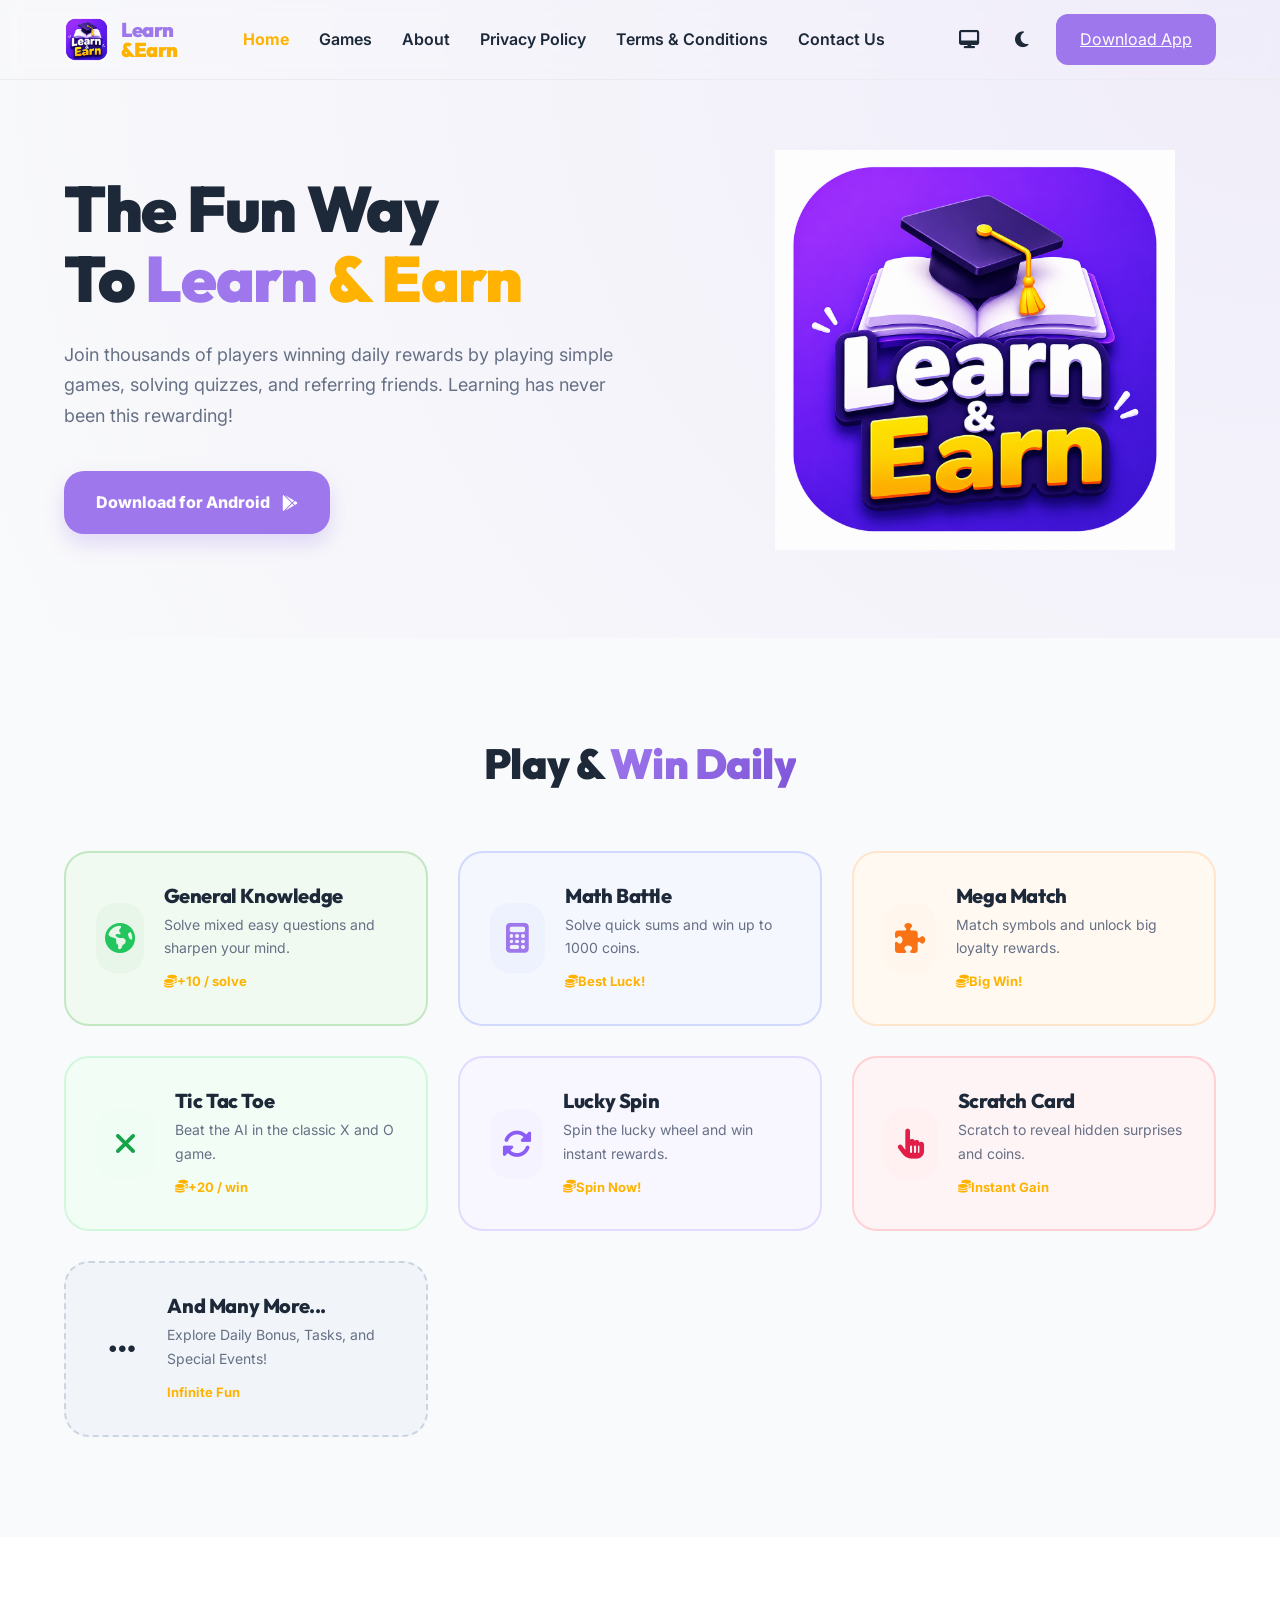
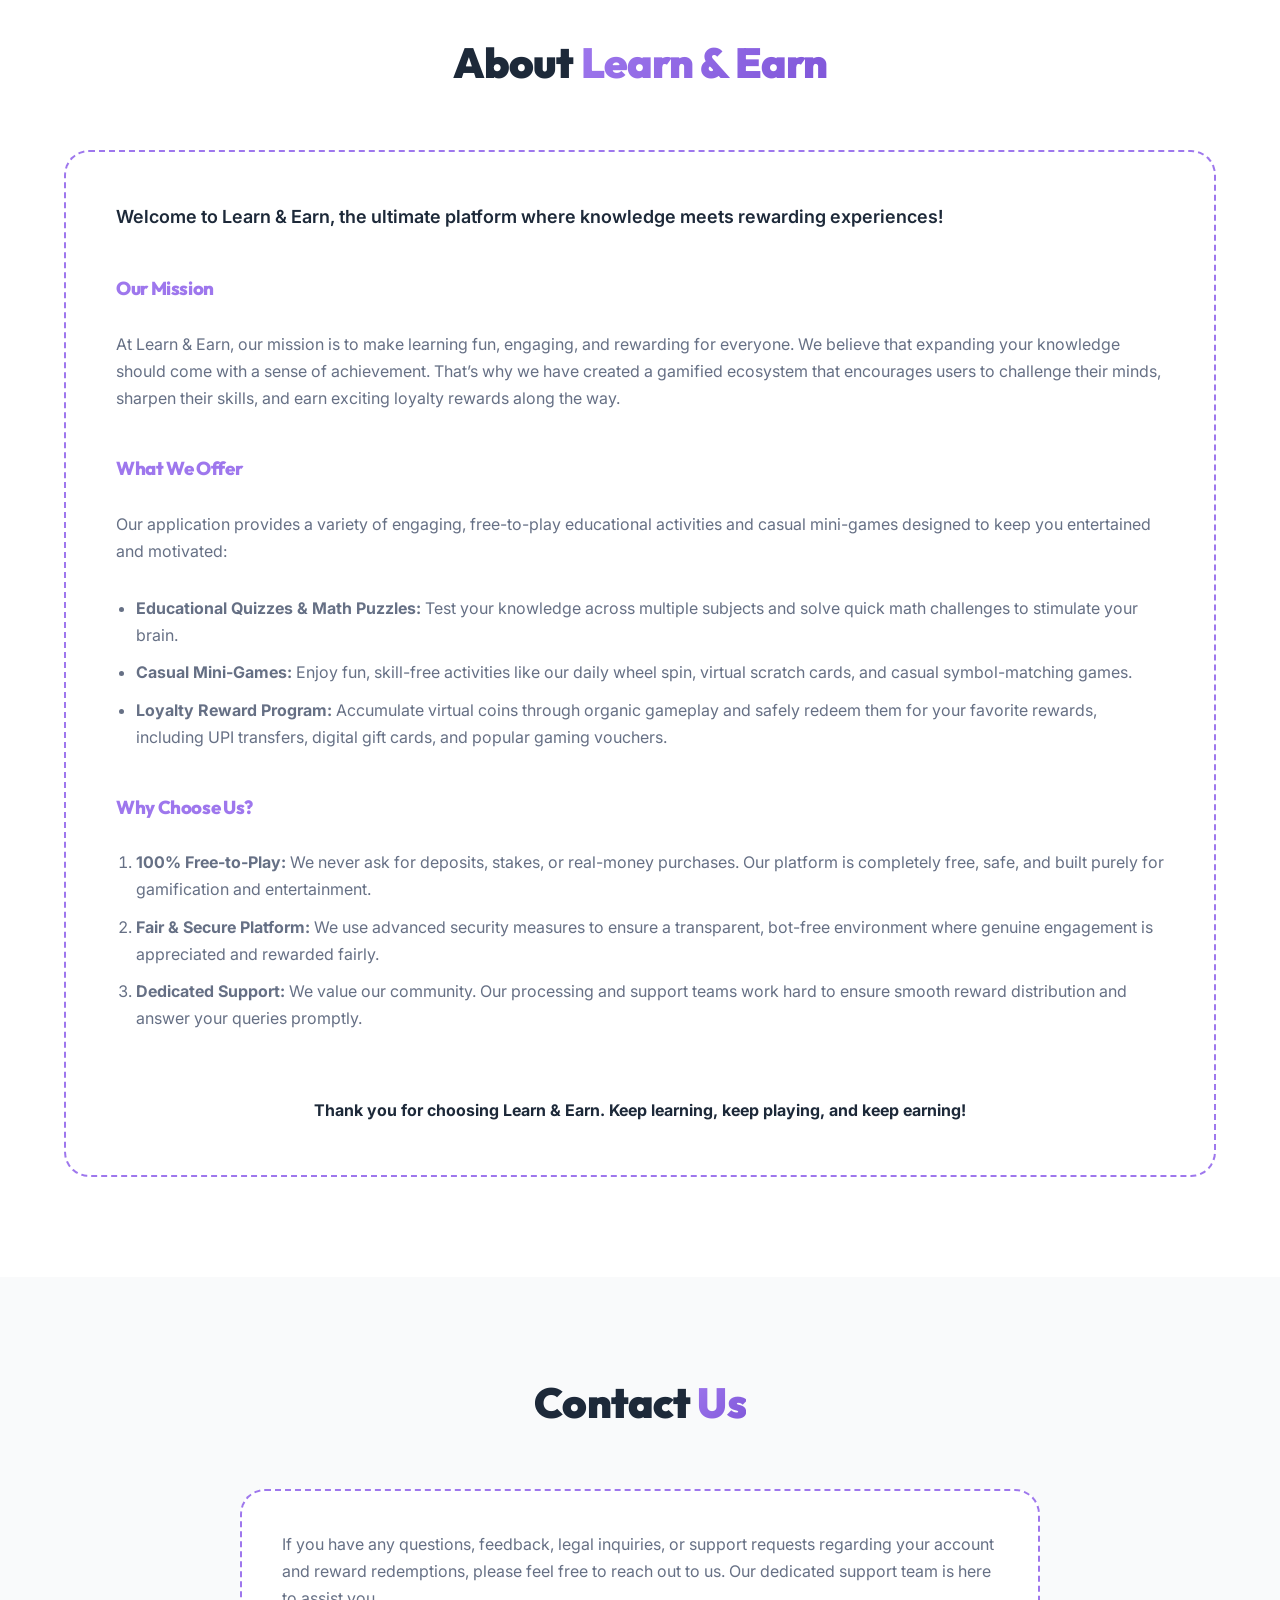
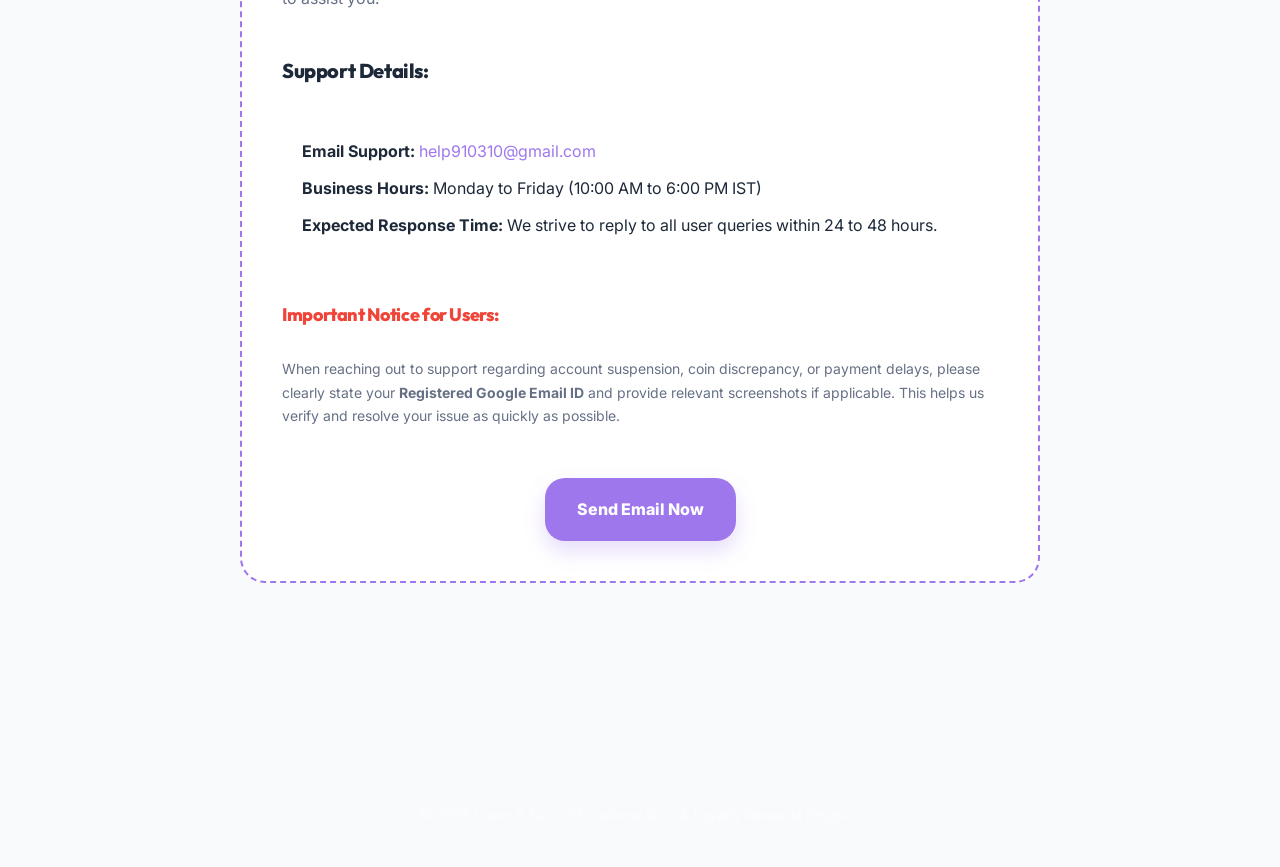
==== index.html @ 7f32da3c "Add files via upload" ====
<!DOCTYPE html>
<html lang="en">
<head>
    <meta charset="UTF-8">
    <meta name="viewport" content="width=device-width, initial-scale=1.0">
    <title>Learn & Earn - Play Games & Earn Real Rewards</title>
    <link rel="preconnect" href="https://fonts.googleapis.com">
    <link rel="preconnect" href="https://fonts.gstatic.com" crossorigin>
    <link href="https://fonts.googleapis.com/css2?family=Inter:wght@400;600;800&family=Outfit:wght@400;700;900&display=swap" rel="stylesheet">
    <link rel="stylesheet" href="style.css">
    <link rel="stylesheet" href="https://cdnjs.cloudflare.com/ajax/libs/font-awesome/6.4.0/css/all.min.css">
</head>
<body data-theme="light">
    
    <div id="main-viewport">
        <nav id="navbar">
            <div class="container">
                <button id="menu-toggle" class="nav-btn mobile-only" title="Open Menu">
                    <i class="fas fa-bars"></i>
                </button>
                <div class="logo">
                    <img src="assets/logo.png" alt="Learn & Earn Logo" class="nav-logo">
                    <span class="logo-text"><span class="purple">Learn</span><span class="amber">&Earn</span></span>
                </div>
                
                <ul class="nav-links">
                    <li><a href="#hero" class="active">Home</a></li>
                    <li><a href="#features">Games</a></li>
                    <li><a href="#about">About</a></li>
                    <li><a href="privacy.html">Privacy Policy</a></li>
                    <li><a href="terms.html">Terms & Conditions</a></li>
                    <li><a href="#contact">Contact Us</a></li>
                </ul>

                <div class="nav-right">
                    <button id="view-toggle" class="nav-btn" title="Switch Device View">
                        <i class="fas fa-desktop"></i>
                    </button>
                    <button id="theme-toggle" class="nav-btn" title="Toggle Theme">
                        <i class="fas fa-moon"></i>
                    </button>
                    <a href="#" class="btn-primary desktop-only">Download App</a>
                </div>
            </div>
        </nav>

        <header id="hero" class="reveal-hidden">
            <div class="container hero-content">
                <div class="hero-text">
                    <h1>The Fun Way <br>To <span class="purple">Learn</span> <span class="amber">& Earn</span></h1>
                    <p>Join thousands of players winning daily rewards by playing simple games, solving quizzes, and referring friends. Learning has never been this rewarding!</p>
                    <div class="cta-group">
                        <a href="#" class="btn-main">Download for Android <i class="fab fa-google-play"></i></a>
                    </div>
                </div>
                <div class="hero-image">
                    <img src="assets/logo.png" alt="Learn & Earn App Logo" style="width: 100%; max-width: 400px;">
                </div>
            </div>
        </header>

        <section id="features" class="reveal-hidden">
            <div class="container">
                <h2 class="section-title">Play & <span class="gradient-text">Win Daily</span></h2>
                <div class="features-grid">
                    <div class="app-card card-gk">
                        <div class="app-card-icon icon-gk"><i class="fas fa-globe-americas"></i></div>
                        <div class="app-card-info">
                            <h3>General Knowledge</h3>
                            <p>Solve mixed easy questions and sharpen your mind.</p>
                            <div class="reward-tag"><i class="fas fa-coins"></i> +10 / solve</div>
                        </div>
                    </div>
                    <div class="app-card card-math">
                        <div class="app-card-icon icon-math"><i class="fas fa-calculator"></i></div>
                        <div class="app-card-info">
                            <h3>Math Battle</h3>
                            <p>Solve quick sums and win up to 1000 coins.</p>
                            <div class="reward-tag"><i class="fas fa-coins"></i> Best Luck!</div>
                        </div>
                    </div>
                    <div class="app-card card-slot">
                        <div class="app-card-icon icon-slot"><i class="fas fa-puzzle-piece"></i></div>
                        <div class="app-card-info">
                            <h3>Mega Match</h3>
                            <p>Match symbols and unlock big loyalty rewards.</p>
                            <div class="reward-tag"><i class="fas fa-coins"></i> Big Win!</div>
                        </div>
                    </div>
                    <div class="app-card card-ttt">
                        <div class="app-card-icon icon-ttt"><i class="fas fa-times"></i></div>
                        <div class="app-card-info">
                            <h3>Tic Tac Toe</h3>
                            <p>Beat the AI in the classic X and O game.</p>
                            <div class="reward-tag"><i class="fas fa-coins"></i> +20 / win</div>
                        </div>
                    </div>
                    <div class="app-card card-spin">
                        <div class="app-card-icon icon-play"><i class="fas fa-sync-alt"></i></div>
                        <div class="app-card-info">
                            <h3>Lucky Spin</h3>
                            <p>Spin the lucky wheel and win instant rewards.</p>
                            <div class="reward-tag"><i class="fas fa-coins"></i> Spin Now!</div>
                        </div>
                    </div>
                    <div class="app-card card-scratch">
                        <div class="app-card-icon icon-scratch"><i class="fas fa-hand-pointer"></i></div>
                        <div class="app-card-info">
                            <h3>Scratch Card</h3>
                            <p>Scratch to reveal hidden surprises and coins.</p>
                            <div class="reward-tag"><i class="fas fa-coins"></i> Instant Gain</div>
                        </div>
                    </div>
                    <div class="app-card card-more">
                        <div class="app-card-icon icon-more"><i class="fas fa-ellipsis-h"></i></div>
                        <div class="app-card-info">
                            <h3>And Many More...</h3>
                            <p>Explore Daily Bonus, Tasks, and Special Events!</p>
                            <div class="reward-tag">Infinite Fun</div>
                        </div>
                    </div>
                </div>
            </div>
        </section>

        <section id="about" class="reveal-hidden" style="padding: 100px 0; background: var(--bg-card);">
            <div class="container">
                <h2 class="section-title">About <span class="gradient-text">Learn & Earn</span></h2>
                <div class="app-card" style="padding: 50px; flex-direction: column; align-items: flex-start; border-style: dashed; border-color: var(--primary);">
                    <p style="font-size: 18px; color: var(--text-main); margin-bottom: 25px; font-weight: 600;">
                        Welcome to Learn & Earn, the ultimate platform where knowledge meets rewarding experiences!
                    </p>
                    
                    <h3 style="margin-bottom: 10px; color: var(--primary);">Our Mission</h3>
                    <p style="margin-bottom: 25px; color: var(--text-muted);">
                        At Learn & Earn, our mission is to make learning fun, engaging, and rewarding for everyone. We believe that expanding your knowledge should come with a sense of achievement. That’s why we have created a gamified ecosystem that encourages users to challenge their minds, sharpen their skills, and earn exciting loyalty rewards along the way.
                    </p>

                    <h3 style="margin-bottom: 10px; color: var(--primary);">What We Offer</h3>
                    <p style="margin-bottom: 10px; color: var(--text-muted);">Our application provides a variety of engaging, free-to-play educational activities and casual mini-games designed to keep you entertained and motivated:</p>
                    <ul style="margin-left: 20px; margin-bottom: 25px; color: var(--text-muted); list-style: disc;">
                        <li style="margin-bottom: 10px;"><strong>Educational Quizzes & Math Puzzles:</strong> Test your knowledge across multiple subjects and solve quick math challenges to stimulate your brain.</li>
                        <li style="margin-bottom: 10px;"><strong>Casual Mini-Games:</strong> Enjoy fun, skill-free activities like our daily wheel spin, virtual scratch cards, and casual symbol-matching games.</li>
                        <li><strong>Loyalty Reward Program:</strong> Accumulate virtual coins through organic gameplay and safely redeem them for your favorite rewards, including UPI transfers, digital gift cards, and popular gaming vouchers.</li>
                    </ul>

                    <h3 style="margin-bottom: 10px; color: var(--primary);">Why Choose Us?</h3>
                    <ul style="margin-left: 20px; margin-bottom: 25px; color: var(--text-muted); list-style: decimal;">
                        <li style="margin-bottom: 10px;"><strong>100% Free-to-Play:</strong> We never ask for deposits, stakes, or real-money purchases. Our platform is completely free, safe, and built purely for gamification and entertainment.</li>
                        <li style="margin-bottom: 10px;"><strong>Fair & Secure Platform:</strong> We use advanced security measures to ensure a transparent, bot-free environment where genuine engagement is appreciated and rewarded fairly.</li>
                        <li><strong>Dedicated Support:</strong> We value our community. Our processing and support teams work hard to ensure smooth reward distribution and answer your queries promptly.</li>
                    </ul>

                    <p style="text-align: center; width: 100%; font-weight: 700; color: var(--secondary); margin-top: 20px;">
                        Thank you for choosing Learn & Earn. Keep learning, keep playing, and keep earning!
                    </p>
                </div>
            </div>
        </section>

        <section id="contact" class="reveal-hidden" style="padding: 100px 0; background: var(--bg-page);">
            <div class="container">
                <h2 class="section-title">Contact <span class="gradient-text">Us</span></h2>
                <div style="max-width: 800px; margin: 0 auto;">
                    <div class="app-card" style="flex-direction: column; align-items: flex-start; padding: 40px; border-style: dashed; border-color: var(--primary);">
                        <p style="font-size: 16px; color: var(--text-muted); margin-bottom: 25px;">
                            If you have any questions, feedback, legal inquiries, or support requests regarding your account and reward redemptions, please feel free to reach out to us. Our dedicated support team is here to assist you.
                        </p>
                        
                        <h3 style="margin-bottom: 15px; font-size: 20px;">Support Details:</h3>
                        <div style="width: 100%; background: var(--bg-card); padding: 20px; border-radius: 12px; margin-bottom: 25px;">
                            <p style="margin-bottom: 10px;"><strong>Email Support:</strong> <a href="mailto:help910310@gmail.com" style="color: var(--primary); text-decoration: none;">help910310@gmail.com</a></p>
                            <p style="margin-bottom: 10px;"><strong>Business Hours:</strong> Monday to Friday (10:00 AM to 6:00 PM IST)</p>
                            <p><strong>Expected Response Time:</strong> We strive to reply to all user queries within 24 to 48 hours.</p>
                        </div>

                        <h3 style="margin-bottom: 10px; color: var(--danger); font-size: 18px;">Important Notice for Users:</h3>
                        <p style="font-size: 14px; color: var(--text-muted);">
                            When reaching out to support regarding account suspension, coin discrepancy, or payment delays, please clearly state your <strong>Registered Google Email ID</strong> and provide relevant screenshots if applicable. This helps us verify and resolve your issue as quickly as possible.
                        </p>
                        
                        <a href="mailto:help910310@gmail.com" class="btn-main" style="margin-top: 30px; align-self: center;">Send Email Now</a>
                    </div>
                </div>
            </div>
        </section>

        <footer>
            <div class="container">
                <p style="text-align: center; margin-top: 40px; opacity: 0.5; font-size: 14px;">&copy; 2026 Learn & Earn. Educational Quiz & Loyalty Rewards Program</p>
            </div>
        </footer>

        <!-- Bottom Navigation -->
        <div class="mobile-bottom-nav">
            <div class="bottom-nav-item active"><i class="fas fa-home"></i><span>Home</span></div>
            <div class="bottom-nav-item"><i class="fas fa-tasks"></i><span>Task</span></div>
            <div class="bottom-nav-item"><i class="fas fa-users"></i><span>Refer</span></div>
            <div class="bottom-nav-item"><i class="fas fa-wallet"></i><span>Wallet</span></div>
        </div>
    </div>

    <script src="script.js"></script>
</body>
</html>
---- style.css ----
/* Modern CSS Design System */
:root {
    --primary: #9E77ED;
    --primary-dark: #7F56D9;
    --accent: #FFB300;
    --success: #22C55E;
    --info: #3B82F6;
    --danger: #F04438;
    
    /* Light Theme (Default) */
    --bg-page: #F9FAFB;
    --bg-card: #FFFFFF;
    --bg-navbar: rgba(255, 255, 255, 0.95);
    --text-main: #1D2939;
    --text-muted: #667085;
    --card-border: #EAECF0;
    
    --gradient-purple: linear-gradient(135deg, #9E77ED, #7F56D9);
    --transition: all 0.3s cubic-bezier(0.4, 0, 0.2, 1);
}

[data-theme="dark"] {
    --bg-page: #0F172A;
    --bg-card: #1E293B;
    --bg-navbar: rgba(15, 23, 42, 0.95);
    --text-main: #F8FAFC;
    --text-muted: #94A3B8;
    --card-border: #334155;
}

* { margin: 0; padding: 0; box-sizing: border-box; }
html { scroll-behavior: smooth; }
body { 
    font-family: 'Inter', sans-serif; 
    background-color: var(--bg-page); 
    color: var(--text-main); 
    line-height: 1.7; 
    overflow-x: hidden; 
    -webkit-font-smoothing: antialiased;
    -moz-osx-font-smoothing: grayscale;
}
h1, h2, h3, h4, .logo-text { 
    font-family: 'Outfit', sans-serif; 
    font-weight: 800;
    letter-spacing: -0.02em;
    line-height: 1.25;
}
.container { max-width: 1200px; margin: 0 auto; padding: 0 24px; }

.gradient-text {
    background: var(--gradient-purple);
    -webkit-background-clip: text;
    background-clip: text;
    -webkit-text-fill-color: transparent;
}

/* Navbar */
#navbar {
    height: 80px;
    display: flex;
    align-items: center;
    position: fixed;
    top: 0;
    width: 100%;
    z-index: 1000;
    background: var(--bg-navbar);
    backdrop-filter: blur(10px);
    border-bottom: 1px solid var(--card-border);
}

#navbar .container { display: flex; justify-content: space-between; align-items: center; width: 100%; }
.logo { display: flex; align-items: center; gap: 12px; }
.nav-logo { height: 45px; width: auto; border-radius: 10px; }
.logo-text { font-size: 20px; font-weight: 900; line-height: 1; display: flex; flex-direction: column; color: var(--text-main); }
.logo-text .purple { color: var(--primary); }
.logo-text .amber { color: var(--accent); }

.purple { color: var(--primary) !important; }
.amber { color: var(--accent) !important; }
.nav-links { display: flex; list-style: none; align-items: center; gap: 30px; }
.nav-links a { text-decoration: none; color: var(--text-main); font-weight: 600; transition: var(--transition); }
.nav-links a:hover { color: var(--primary); }
.nav-links a.active { color: var(--accent) !important; font-weight: 700; }
.btn-primary { background: var(--primary); padding: 12px 24px !important; border-radius: 12px; color: white !important; }

/* Hero Section */
#hero {
    padding-top: 150px;
    padding-bottom: 80px;
    background: radial-gradient(circle at top right, rgba(158, 119, 237, 0.1), transparent);
    overflow: hidden;
}

.hero-content { display: grid; grid-template-columns: 1.2fr 0.8fr; align-items: center; gap: 50px; }
.hero-text h1 { font-size: 64px; font-weight: 900; line-height: 1.1; margin-bottom: 25px; color: var(--dark); }
.hero-text p { font-size: 18px; color: var(--text-muted); max-width: 550px; margin-bottom: 40px; }

.btn-main {
    text-decoration: none;
    background: var(--primary);
    color: white;
    padding: 18px 32px;
    border-radius: 20px;
    font-weight: 800;
    display: inline-flex;
    align-items: center;
    gap: 12px;
    box-shadow: 0 10px 20px rgba(158, 119, 237, 0.25);
    transition: var(--transition);
}

.btn-main:hover { transform: translateY(-5px); box-shadow: 0 15px 30px rgba(158, 119, 237, 0.35); }

/* App UI Cards Style */
#features { padding: 100px 0; }
.section-title { font-size: 42px; font-weight: 900; text-align: center; margin-bottom: 60px; color: var(--dark); }
.features-grid { display: grid; grid-template-columns: repeat(auto-fit, minmax(300px, 1fr)); gap: 30px; }

.app-card {
    background: var(--bg-card);
    padding: 30px;
    border-radius: 25px;
    border: 2px solid var(--card-border);
    display: flex;
    align-items: center;
    gap: 20px;
    transition: var(--transition);
}

.app-card:hover { border-color: var(--primary); transform: scale(1.02); }

.app-card-icon {
    width: 70px;
    height: 70px;
    border-radius: 20px;
    display: flex;
    align-items: center;
    justify-content: center;
    font-size: 30px;
}

.icon-gk { background: #E8F5E9; color: var(--success); }
.icon-science { background: #FFF8E1; color: var(--accent); }
.icon-math { background: #EEF2FF; color: var(--primary); }
.icon-slot { background: #FFF7ED; color: #F97316; }
.icon-ttt { background: #F0FDF4; color: #16A34A; }
.icon-play { background: #F5F3FF; color: #8B5CF6; }
.icon-scratch { background: #FFF1F2; color: #E11D48; }
.icon-captcha { background: #F0F9FF; color: #0284C7; }
/* Icon Animations */
@keyframes icon-rotate { from { transform: rotate(0deg); } to { transform: rotate(360deg); } }
@keyframes icon-pulse { 0% { transform: scale(1); } 50% { transform: scale(1.1); } 100% { transform: scale(1); } }
@keyframes icon-bounce { 0%, 100% { transform: translateY(0); } 50% { transform: translateY(-5px); } }
@keyframes icon-shake { 0%, 100% { transform: rotate(0); } 25% { transform: rotate(-10deg); } 75% { transform: rotate(10deg); } }

.icon-play i { animation: icon-rotate 4s linear infinite; }
.icon-math i, .icon-gk i, .icon-science i { animation: icon-bounce 2s ease-in-out infinite; }
.icon-slot i { animation: icon-pulse 1.5s ease-in-out infinite; }
.icon-scratch i { animation: icon-shake 2s ease-in-out infinite; }
.icon-more i { animation: icon-pulse 1s ease-in-out infinite; }

/* Individual Card Colors */
.card-gk { background: #F0FAF0 !important; border-color: #C2E7C2 !important; }
.card-math { background: #F5F7FF !important; border-color: #D1D9FF !important; }
.card-slot { background: #FFF9F2 !important; border-color: #FFE5CC !important; }
.card-ttt { background: #F2FDF5 !important; border-color: #D1F8DD !important; }
.card-spin { background: #F8F6FF !important; border-color: #E2DBFF !important; }
.card-scratch { background: #FFF4F5 !important; border-color: #FFD1D5 !important; }
.card-more { background: #F1F5F9 !important; border-style: dashed !important; border-color: #CBD5E1 !important; }

/* Dark mode overrides for cards */
[data-theme="dark"] .app-card { background: var(--bg-card) !important; border-color: var(--card-border) !important; }

.app-card-info h3 { font-size: 20px; font-weight: 800; margin-bottom: 5px; }
.app-card-info p { color: var(--text-muted); font-size: 14px; }
.reward-tag { margin-top: 10px; display: inline-flex; align-items: center; font-weight: 700; color: var(--accent); font-size: 13px; }

/* How It Works - Numbered Steps */
#how-it-works { padding: 100px 0; background-color: var(--bg-page); }
.steps-container { max-width: 800px; margin: 0 auto; }
.step-item { display: flex; gap: 30px; margin-bottom: 50px; align-items: flex-start; }
.step-circle {
    min-width: 50px;
    height: 50px;
    background: var(--primary);
    color: white;
    border-radius: 50%;
    display: flex;
    align-items: center;
    justify-content: center;
    font-weight: 800;
    font-size: 20px;
}
.step-content h4 { font-size: 22px; font-weight: 800; margin-bottom: 10px; }
.step-content p { color: var(--text-muted); }

/* Footer */
footer { padding: 80px 0 40px; background: var(--dark); color: white; }
.footer-top { display: flex; justify-content: space-between; padding-bottom: 40px; border-bottom: 1px solid rgba(255,255,255,0.1); }
.logo-text.white { color: white; }
.socials a { color: rgba(255,255,255,0.6); font-size: 20px; transition: var(--transition); }
.socials a:hover { color: var(--primary); }

/* Animations */
.reveal-hidden { opacity: 0; transform: translateY(30px); transition: all 0.8s ease-out; }
.reveal-visible { opacity: 1; transform: translateY(0); }

@media (max-width: 1024px) {
    .hero-content { grid-template-columns: 1fr; text-align: center; }
    .hero-text h1 { font-size: 48px; }
    .btn-main { width: 100%; justify-content: center; }
}

/* Viewport Simulator Styles */
#main-viewport {
    transition: var(--transition);
    margin: 0 auto;
    width: 100%;
}

/* Background when in simulator mode */
body.view-mobile, body.view-tablet {
    background-color: var(--dark);
    padding: 40px 0;
    height: 100vh;
    overflow: hidden;
}

/* Mobile Frame */
.view-mobile #main-viewport {
    max-width: 375px;
    height: 750px;
    background: var(--bg-page);
    border: 12px solid #000;
    border-radius: 45px;
    position: relative;
    box-shadow: 0 50px 100px rgba(0,0,0,0.8);
    overflow-y: auto;
    overflow-x: hidden;
}

/* Mobile Notch */
.view-mobile #main-viewport::before {
    content: '';
    position: absolute;
    top: 0;
    left: 50%;
    transform: translateX(-50%);
    width: 120px;
    height: 25px;
    background: #000;
    border-bottom-left-radius: 15px;
    border-bottom-right-radius: 15px;
    z-index: 2000;
}

/* Tablet Frame */
.view-tablet #main-viewport {
    max-width: 768px;
    height: 900px;
    background: var(--bg-page);
    border: 15px solid #000;
    border-radius: 30px;
    position: relative;
    box-shadow: 0 50px 100px rgba(0,0,0,0.8);
    overflow-y: auto;
    overflow-x: hidden;
}

/* Navbar inside simulator fix */
.view-mobile #navbar, .view-tablet #navbar {
    position: sticky;
    top: 0;
    width: 100%;
}

.view-mobile #navbar .btn-primary, .view-tablet #navbar .btn-primary {
    display: none; /* Hide download button in small simulator for space */
}

/* Scrollbar styling for simulator */
#main-viewport::-webkit-scrollbar { width: 4px; }
#main-viewport::-webkit-scrollbar-thumb { background: var(--primary); border-radius: 10px; }

/* Simulator Controls Styling in Navbar */
.nav-right {
    display: flex;
    align-items: center;
    gap: 15px;
}

.nav-btn {
    background: transparent;
    border: none;
    color: var(--text-main);
    font-size: 18px;
    cursor: pointer;
    width: 38px;
    height: 38px;
    border-radius: 50%;
    display: flex;
    align-items: center;
    justify-content: center;
    transition: var(--transition);
}

.nav-btn:hover {
    background: rgba(158, 119, 237, 0.1);
    color: var(--primary);
}

.view-mobile .nav-btn, .view-tablet .nav-btn {
    font-size: 16px;
    width: 32px;
    height: 32px;
}

.desktop-only {
    display: inline-block;
}

.view-mobile .desktop-only, .view-tablet .desktop-only {
    display: none;
}

/* Font scaling for Simulator Views */
.view-mobile #hero { padding-top: 80px !important; padding-bottom: 40px !important; }
.view-mobile .hero-content { display: flex; flex-direction: column; gap: 20px; text-align: center; }
.view-mobile .hero-text h1 { font-size: 28px !important; margin-bottom: 15px; }
.view-mobile .hero-text p { font-size: 13px !important; margin: 0 auto 20px; max-width: 100%; }
.view-mobile .hero-image img { max-width: 150px !important; }
.view-mobile .cta-group { justify-content: center; }
.view-mobile .btn-main { padding: 14px 24px; font-size: 14px; }

.view-mobile .section-title { font-size: 24px !important; margin-bottom: 30px; }
.view-mobile .app-card h3 { font-size: 16px !important; }
.view-mobile .features-grid { gap: 15px; }

.view-tablet .hero-content { gap: 30px; }
.view-tablet .hero-text h1 { font-size: 38px !important; }
.view-tablet .section-title { font-size: 30px !important; }

/* Mobile Top Bar UI compacting */
.view-mobile #navbar, .view-tablet #navbar {
    height: 60px !important;
}

.mobile-only { display: none; }
.view-mobile .mobile-only, .view-tablet .mobile-only { display: flex; }

.view-mobile .nav-links, .view-tablet .nav-links {
    display: flex;
    position: absolute;
    top: 60px;
    left: 0;
    width: 100%;
    flex-direction: column;
    background: var(--bg-navbar);
    backdrop-filter: blur(20px);
    padding: 20px;
    gap: 15px;
    border-bottom: 1px solid var(--card-border);
    transform: translateY(-150%);
    transition: var(--transition);
    z-index: 1000;
}

.view-mobile .nav-links.active, .view-tablet .nav-links.active {
    transform: translateY(0);
}

.view-mobile .nav-links li, .view-tablet .nav-links li {
    display: block;
    width: 100%;
    padding: 10px 0;
    border-bottom: 1px solid rgba(0,0,0,0.05);
}

.view-mobile .nav-logo, .view-tablet .nav-logo {
    height: 35px;
}

/* Bottom Nav Styling */
.mobile-bottom-nav {
    display: none; /* Hide on regular desktop */
    position: sticky;
    bottom: 0;
    width: 100%;
    height: 65px;
    background: var(--bg-navbar);
    backdrop-filter: blur(10px);
    border-top: 1px solid var(--card-border);
    justify-content: space-around;
    align-items: center;
    z-index: 2000;
}

.view-mobile .mobile-bottom-nav, .view-tablet .mobile-bottom-nav {
    display: flex;
}

.bottom-nav-item {
    display: flex;
    flex-direction: column;
    align-items: center;
    gap: 4px;
    font-size: 11px;
    font-weight: 700;
    color: var(--text-muted);
}

.bottom-nav-item.active {
    color: var(--primary);
}

.bottom-nav-item i {
    font-size: 18px;
}
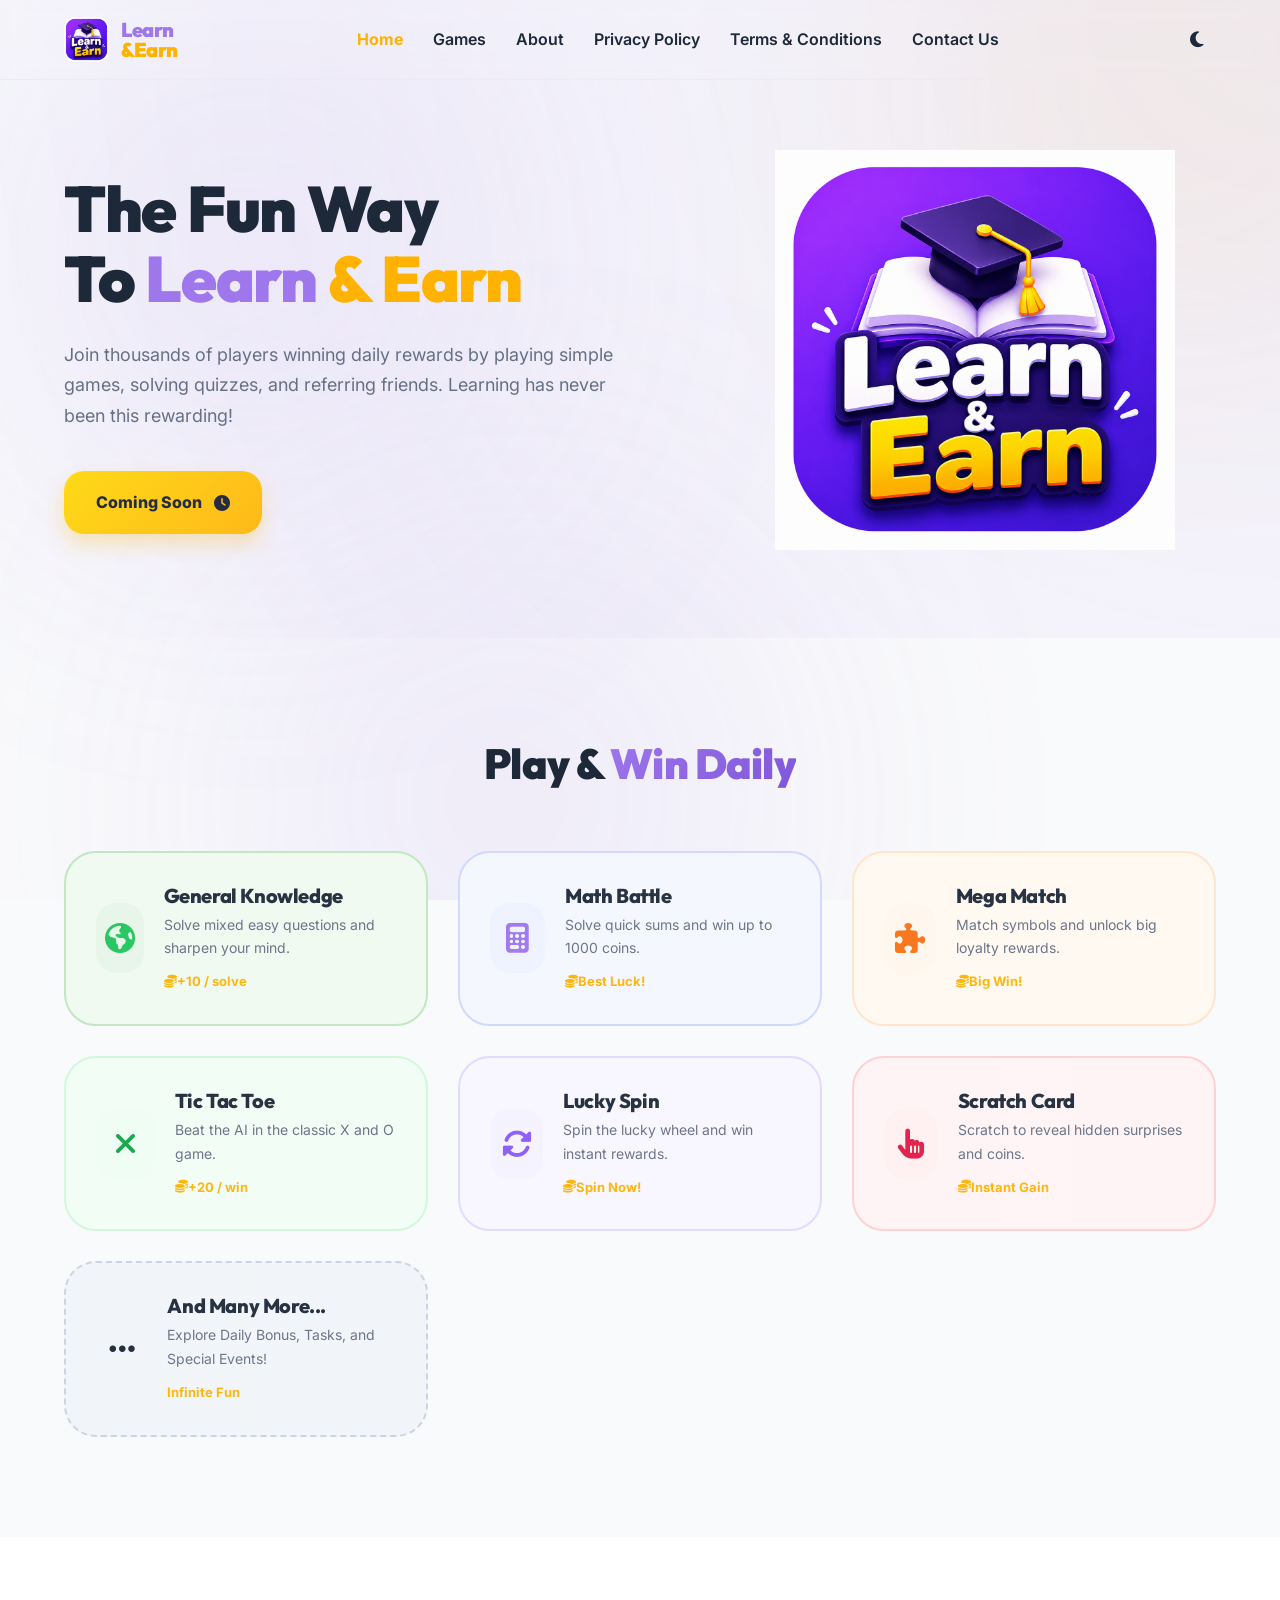
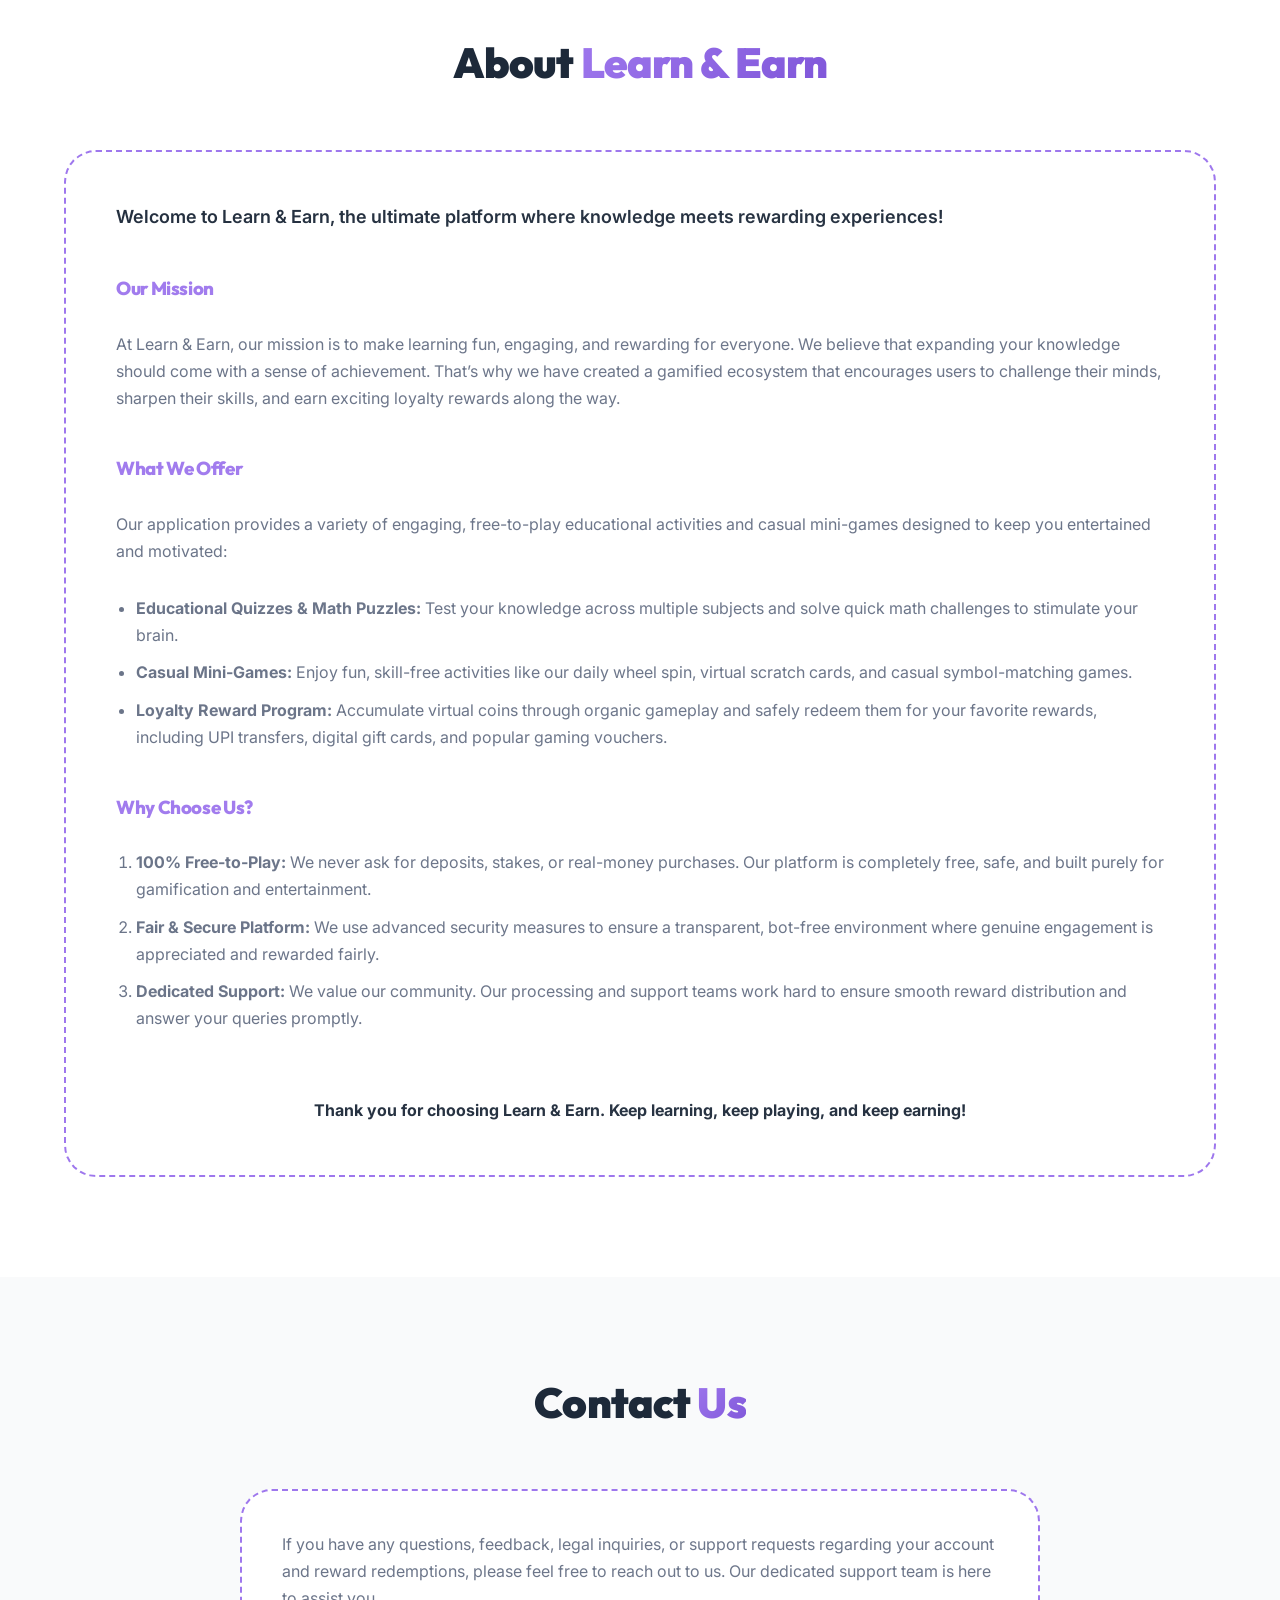
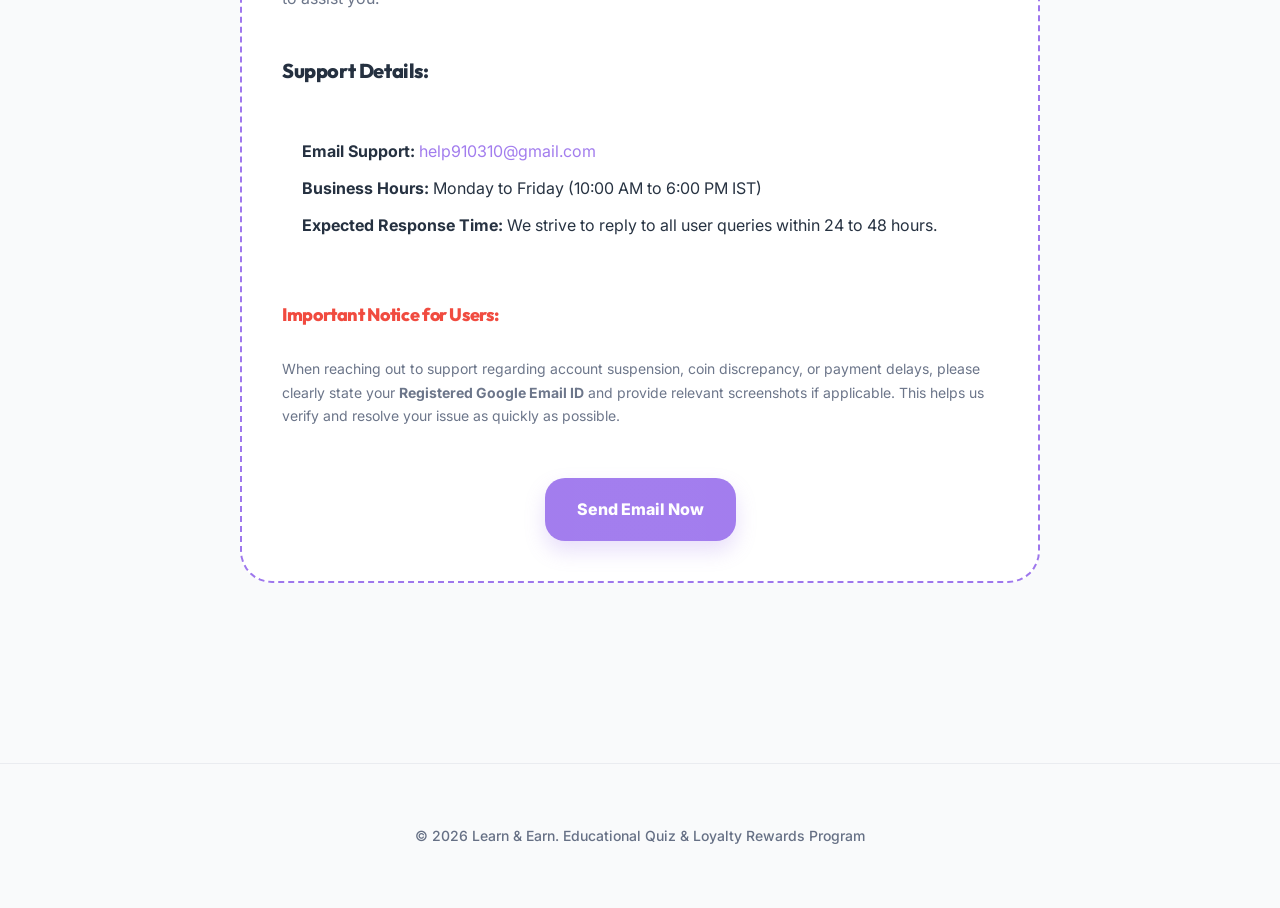
==== commit 548542b1: "Add files via upload" ====
--- a/index.html
+++ b/index.html
@@ -11,6 +11,13 @@
     <link rel="stylesheet" href="https://cdnjs.cloudflare.com/ajax/libs/font-awesome/6.4.0/css/all.min.css">
 </head>
 <body data-theme="light">
+    <!-- Premium Design Elements -->
+    <div id="scroll-progress"></div>
+    <div class="blob-container">
+        <div class="blob"></div>
+        <div class="blob blob-2"></div>
+        <div class="blob blob-3"></div>
+    </div>
     
     <div id="main-viewport">
         <nav id="navbar">
@@ -33,13 +40,9 @@
                 </ul>
 
                 <div class="nav-right">
-                    <button id="view-toggle" class="nav-btn" title="Switch Device View">
-                        <i class="fas fa-desktop"></i>
-                    </button>
                     <button id="theme-toggle" class="nav-btn" title="Toggle Theme">
                         <i class="fas fa-moon"></i>
                     </button>
-                    <a href="#" class="btn-primary desktop-only">Download App</a>
                 </div>
             </div>
         </nav>
@@ -50,7 +53,7 @@
                     <h1>The Fun Way <br>To <span class="purple">Learn</span> <span class="amber">& Earn</span></h1>
                     <p>Join thousands of players winning daily rewards by playing simple games, solving quizzes, and referring friends. Learning has never been this rewarding!</p>
                     <div class="cta-group">
-                        <a href="#" class="btn-main">Download for Android <i class="fab fa-google-play"></i></a>
+                        <a href="#" class="btn-main btn-gold" style="pointer-events: none; opacity: 0.9;">Coming Soon <i class="fas fa-clock"></i></a>
                     </div>
                 </div>
                 <div class="hero-image">
@@ -187,7 +190,7 @@
 
         <footer>
             <div class="container">
-                <p style="text-align: center; margin-top: 40px; opacity: 0.5; font-size: 14px;">&copy; 2026 Learn & Earn. Educational Quiz & Loyalty Rewards Program</p>
+                <p class="footer-copyright">&copy; 2026 Learn & Earn. Educational Quiz & Loyalty Rewards Program</p>
             </div>
         </footer>
 
--- a/style.css
+++ b/style.css
@@ -45,6 +45,69 @@
     letter-spacing: -0.02em;
     line-height: 1.25;
 }
+/* Custom Scrollbar for entire page */
+::-webkit-scrollbar { width: 10px; }
+::-webkit-scrollbar-track { background: var(--bg-page); }
+::-webkit-scrollbar-thumb { background: var(--primary); border-radius: 10px; border: 3px solid var(--bg-page); }
+
+/* Scroll Progress Bar */
+#scroll-progress {
+    position: fixed;
+    top: 0;
+    left: 0;
+    width: 0%;
+    height: 4px;
+    background: linear-gradient(to right, var(--primary), var(--accent));
+    z-index: 9999;
+    transition: width 0.1s ease;
+}
+
+/* Background Blobs */
+.blob-container {
+    position: fixed;
+    top: 0;
+    left: 0;
+    width: 100%;
+    height: 100%;
+    z-index: -1;
+    overflow: hidden;
+    pointer-events: none;
+}
+
+.blob {
+    position: absolute;
+    width: 500px;
+    height: 500px;
+    background: var(--primary);
+    filter: blur(150px);
+    opacity: 0.15;
+    border-radius: 50%;
+    animation: blob-float 20s infinite alternate;
+}
+
+.blob-2 {
+    background: var(--accent);
+    width: 400px;
+    height: 400px;
+    right: -100px;
+    top: -100px;
+    animation-delay: -5s;
+}
+
+.blob-3 {
+    background: var(--primary);
+    bottom: -150px;
+    left: 20%;
+    animation-delay: -10s;
+}
+
+@keyframes blob-float {
+    0% { transform: translate(0, 0) scale(1); }
+    33% { transform: translate(30px, -50px) scale(1.1); }
+    66% { transform: translate(-20px, 20px) scale(0.9); }
+    100% { transform: translate(0, 0) scale(1); }
+}
+
 .container { max-width: 1200px; margin: 0 auto; padding: 0 24px; }
 
 .gradient-text {
@@ -111,6 +174,18 @@
 
 .btn-main:hover { transform: translateY(-5px); box-shadow: 0 15px 30px rgba(158, 119, 237, 0.35); }
 
+.btn-gold {
+    background: linear-gradient(135deg, #FFD700, #FFB300);
+    color: #0F172A !important;
+    box-shadow: 0 10px 20px rgba(255, 179, 0, 0.3);
+    border: none;
+}
+
+.btn-gold:hover {
+    transform: translateY(-5px);
+    box-shadow: 0 15px 30px rgba(255, 179, 0, 0.5);
+}
+
 /* App UI Cards Style */
 #features { padding: 100px 0; }
 .section-title { font-size: 42px; font-weight: 900; text-align: center; margin-bottom: 60px; color: var(--dark); }
@@ -119,15 +194,39 @@
 .app-card {
     background: var(--bg-card);
     padding: 30px;
-    border-radius: 25px;
+    border-radius: 32px;
     border: 2px solid var(--card-border);
     display: flex;
     align-items: center;
     gap: 20px;
     transition: var(--transition);
-}
-
-.app-card:hover { border-color: var(--primary); transform: scale(1.02); }
+    position: relative;
+    overflow: hidden;
+    backdrop-filter: blur(10px);
+}
+
+.app-card:hover { 
+    border-color: var(--primary); 
+    transform: translateY(-10px) scale(1.02);
+    box-shadow: 0 20px 40px rgba(158, 119, 237, 0.15);
+}
+
+.app-card::after {
+    content: '';
+    position: absolute;
+    top: -50%;
+    left: -50%;
+    width: 200%;
+    height: 200%;
+    background: linear-gradient(45deg, transparent, rgba(255,255,255,0.05), transparent);
+    transform: rotate(45deg);
+    transition: 0.8s;
+    pointer-events: none;
+}
+
+.app-card:hover::after {
+    left: 120%;
+}
 
 .app-card-icon {
     width: 70px;
@@ -416,3 +515,17 @@
 .bottom-nav-item i {
     font-size: 18px;
 }
+
+/* Footer Styling */
+footer {
+    padding: 60px 0;
+    border-top: 1px solid var(--card-border);
+    margin-top: 80px;
+}
+
+.footer-copyright {
+    text-align: center;
+    color: var(--text-muted);
+    font-size: 14px;
+    font-weight: 500;
+}
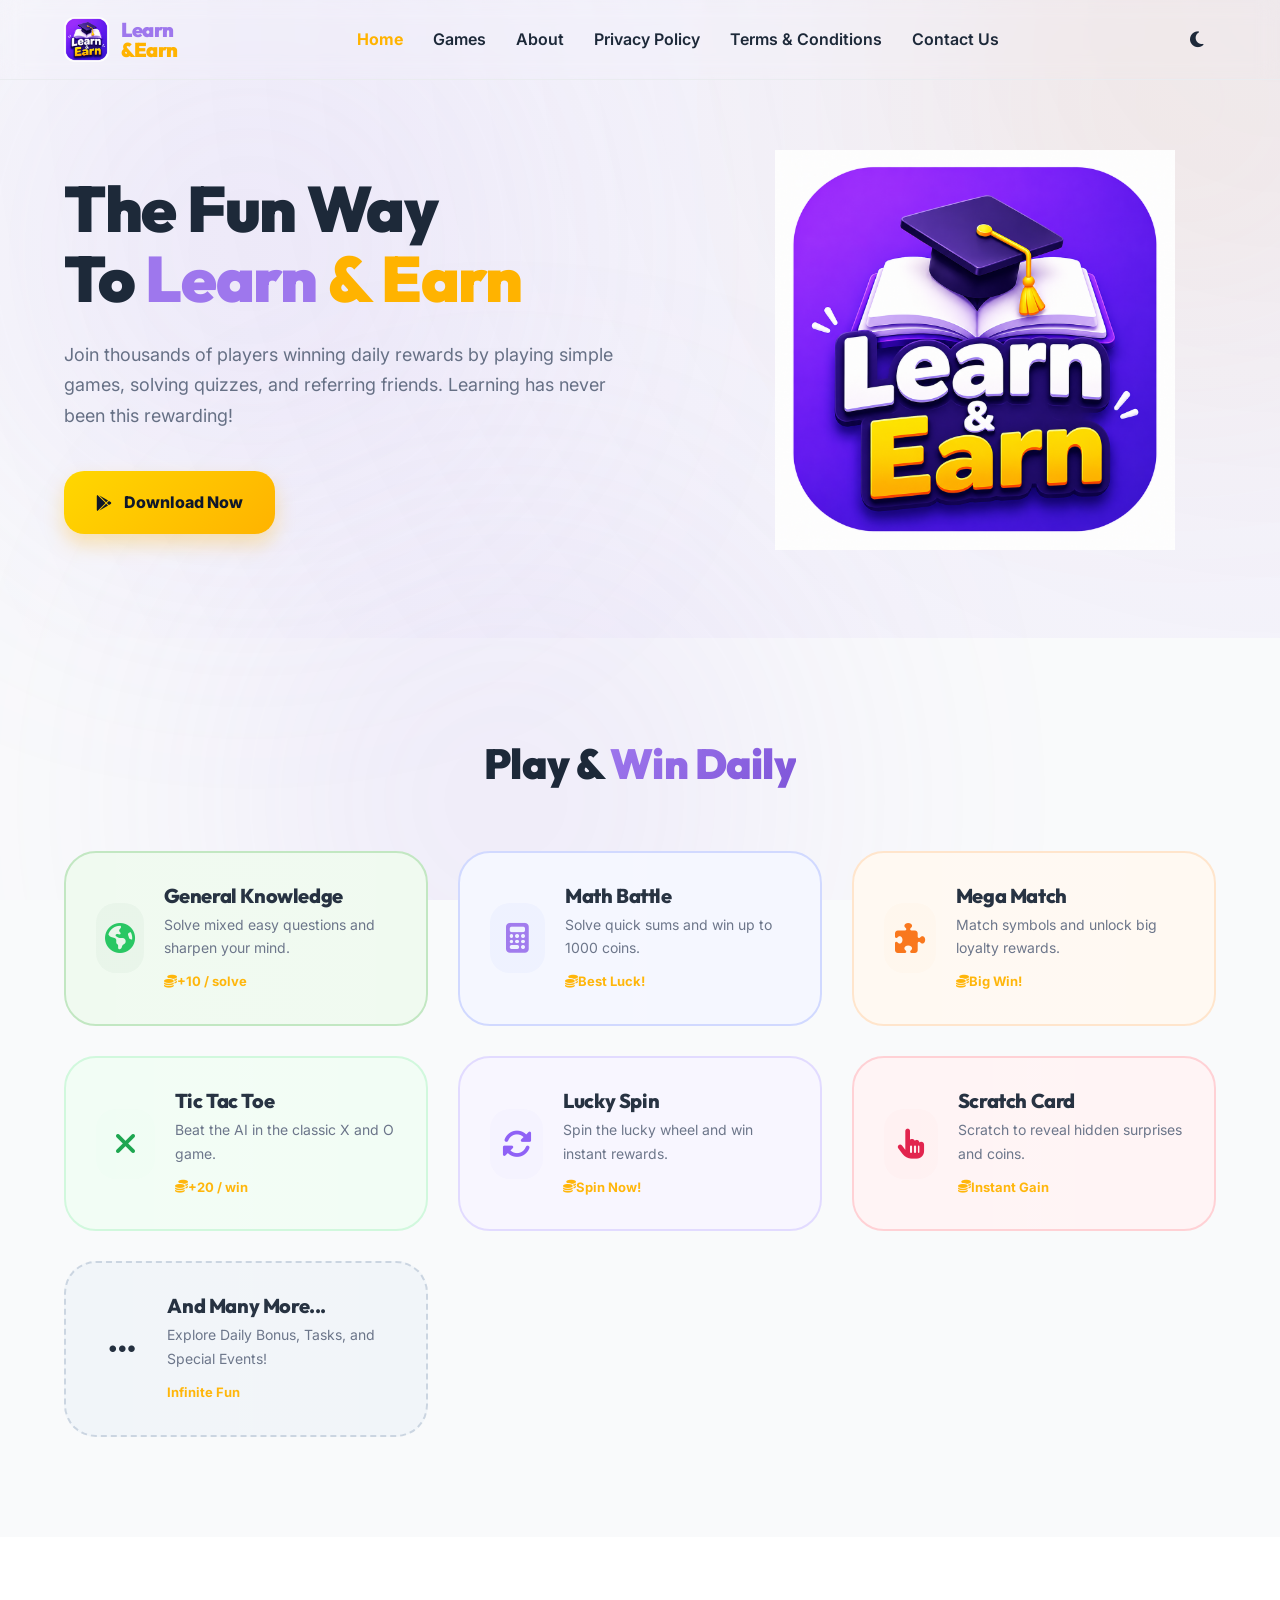
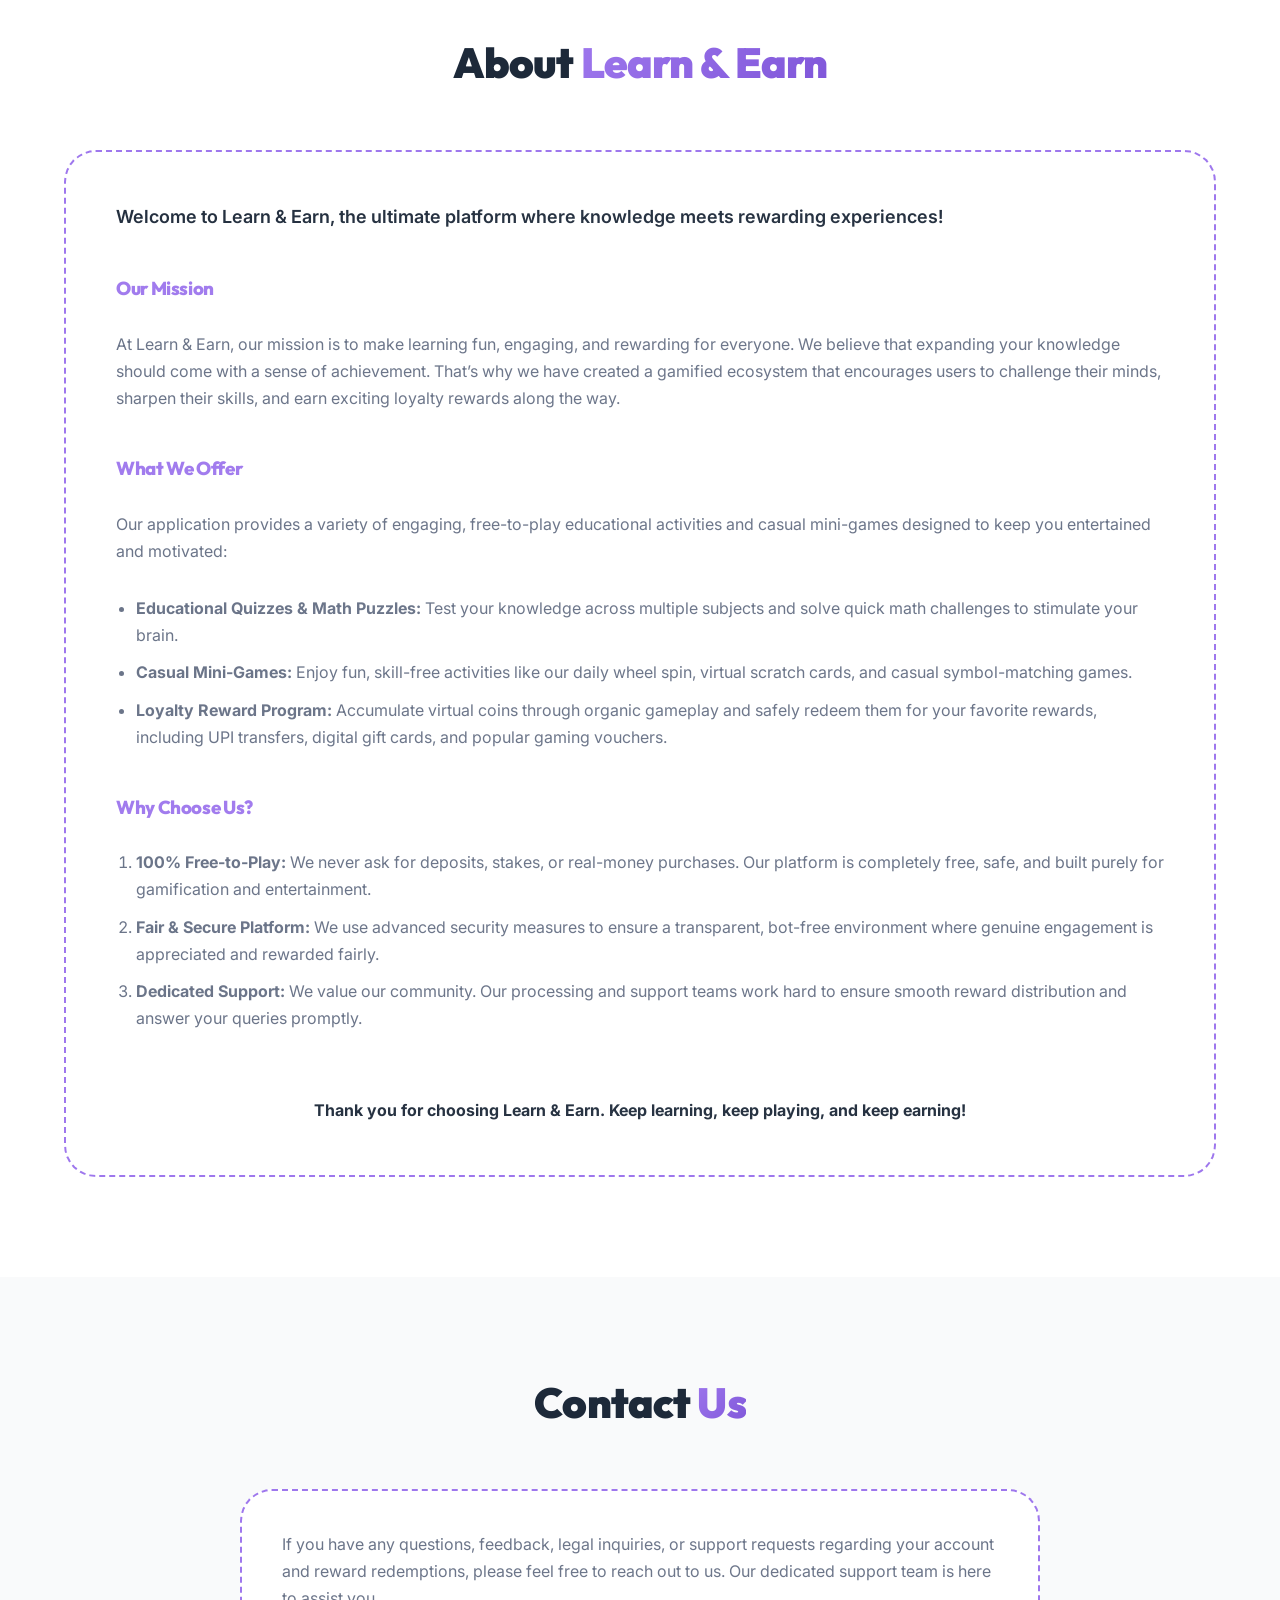
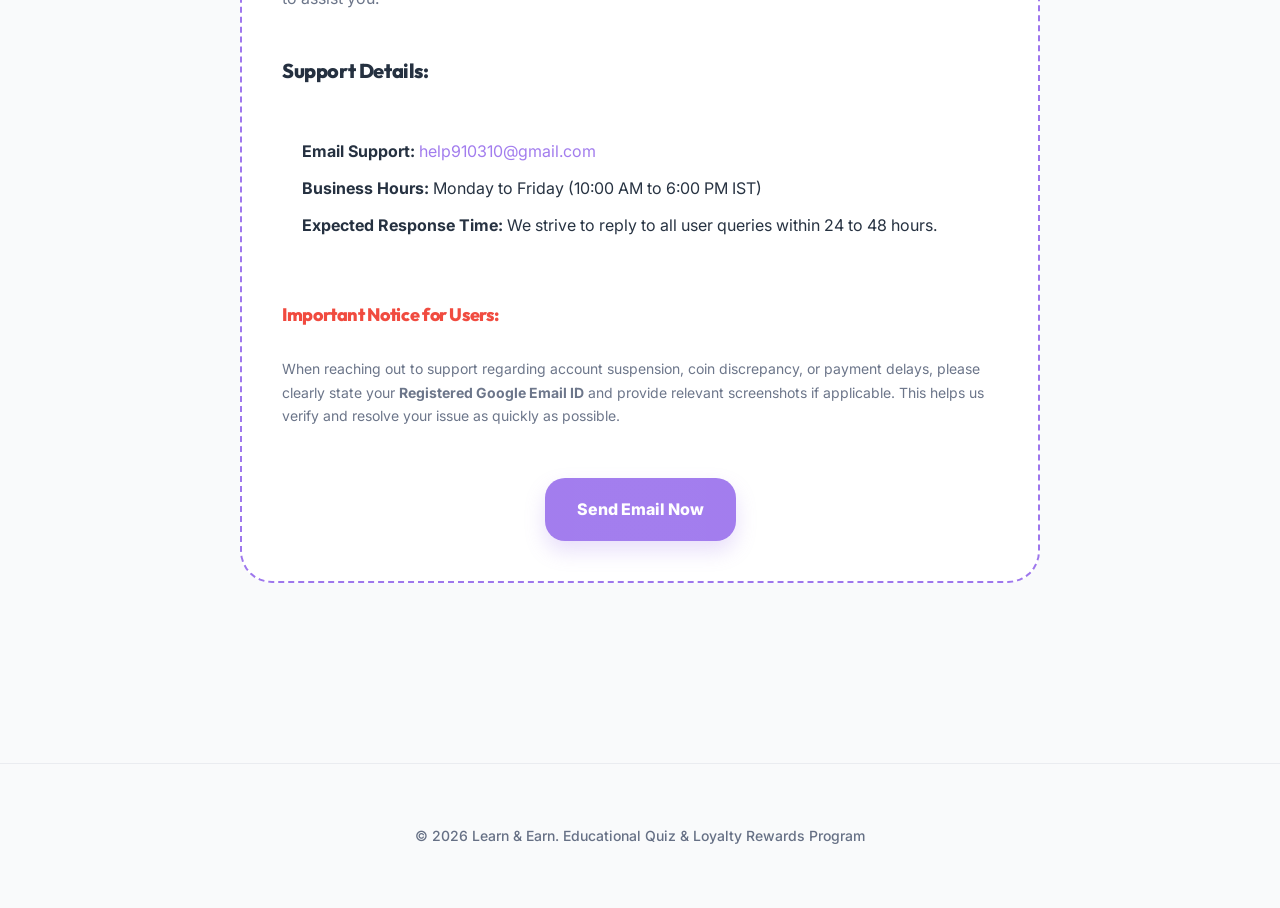
==== commit 07310992: "Add files via upload" ====
--- a/index.html
+++ b/index.html
@@ -53,7 +53,7 @@
                     <h1>The Fun Way <br>To <span class="purple">Learn</span> <span class="amber">& Earn</span></h1>
                     <p>Join thousands of players winning daily rewards by playing simple games, solving quizzes, and referring friends. Learning has never been this rewarding!</p>
                     <div class="cta-group">
-                        <a href="#" class="btn-main btn-gold" style="pointer-events: none; opacity: 0.9;">Coming Soon <i class="fas fa-clock"></i></a>
+                        <a href="https://play.google.com/store/apps/details?id=com.learnearn.rewards" target="_blank" rel="noopener noreferrer" class="btn-main btn-gold"><i class="fab fa-google-play"></i> Download Now</a>
                     </div>
                 </div>
                 <div class="hero-image">
